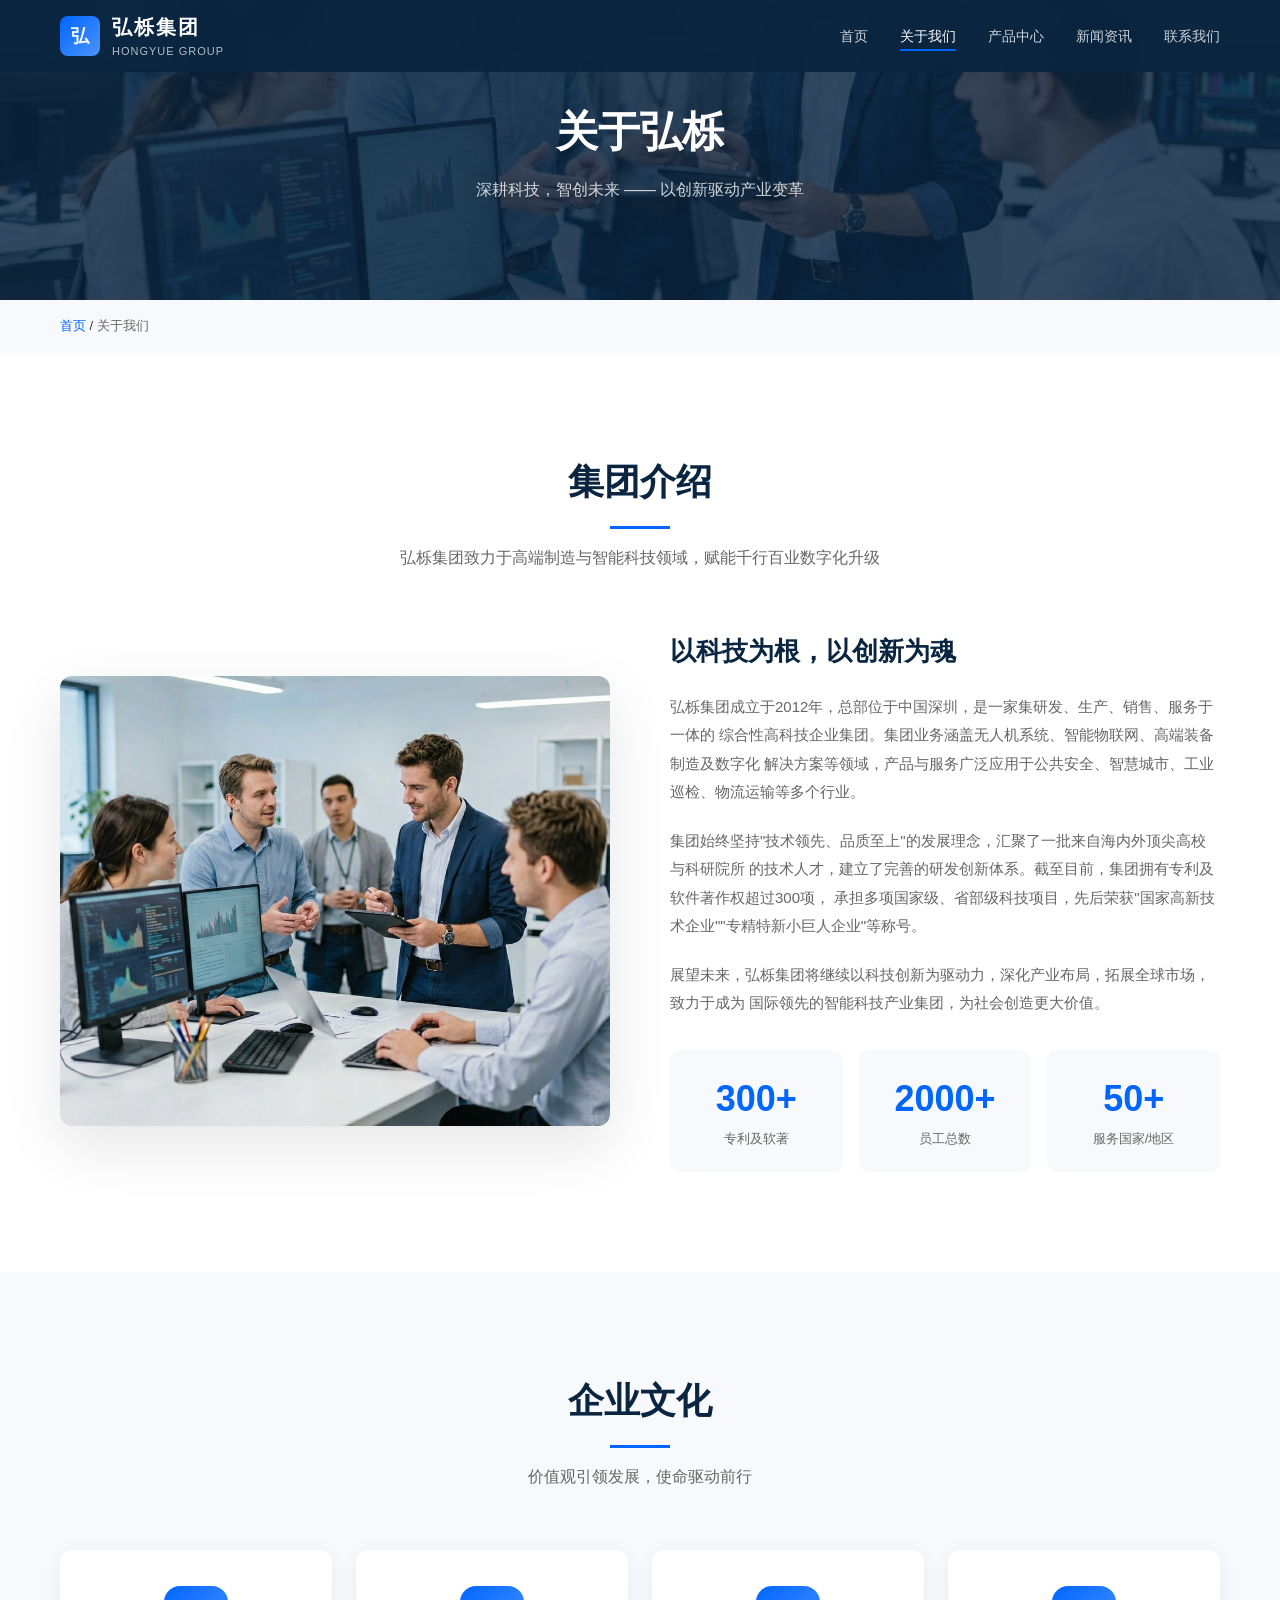
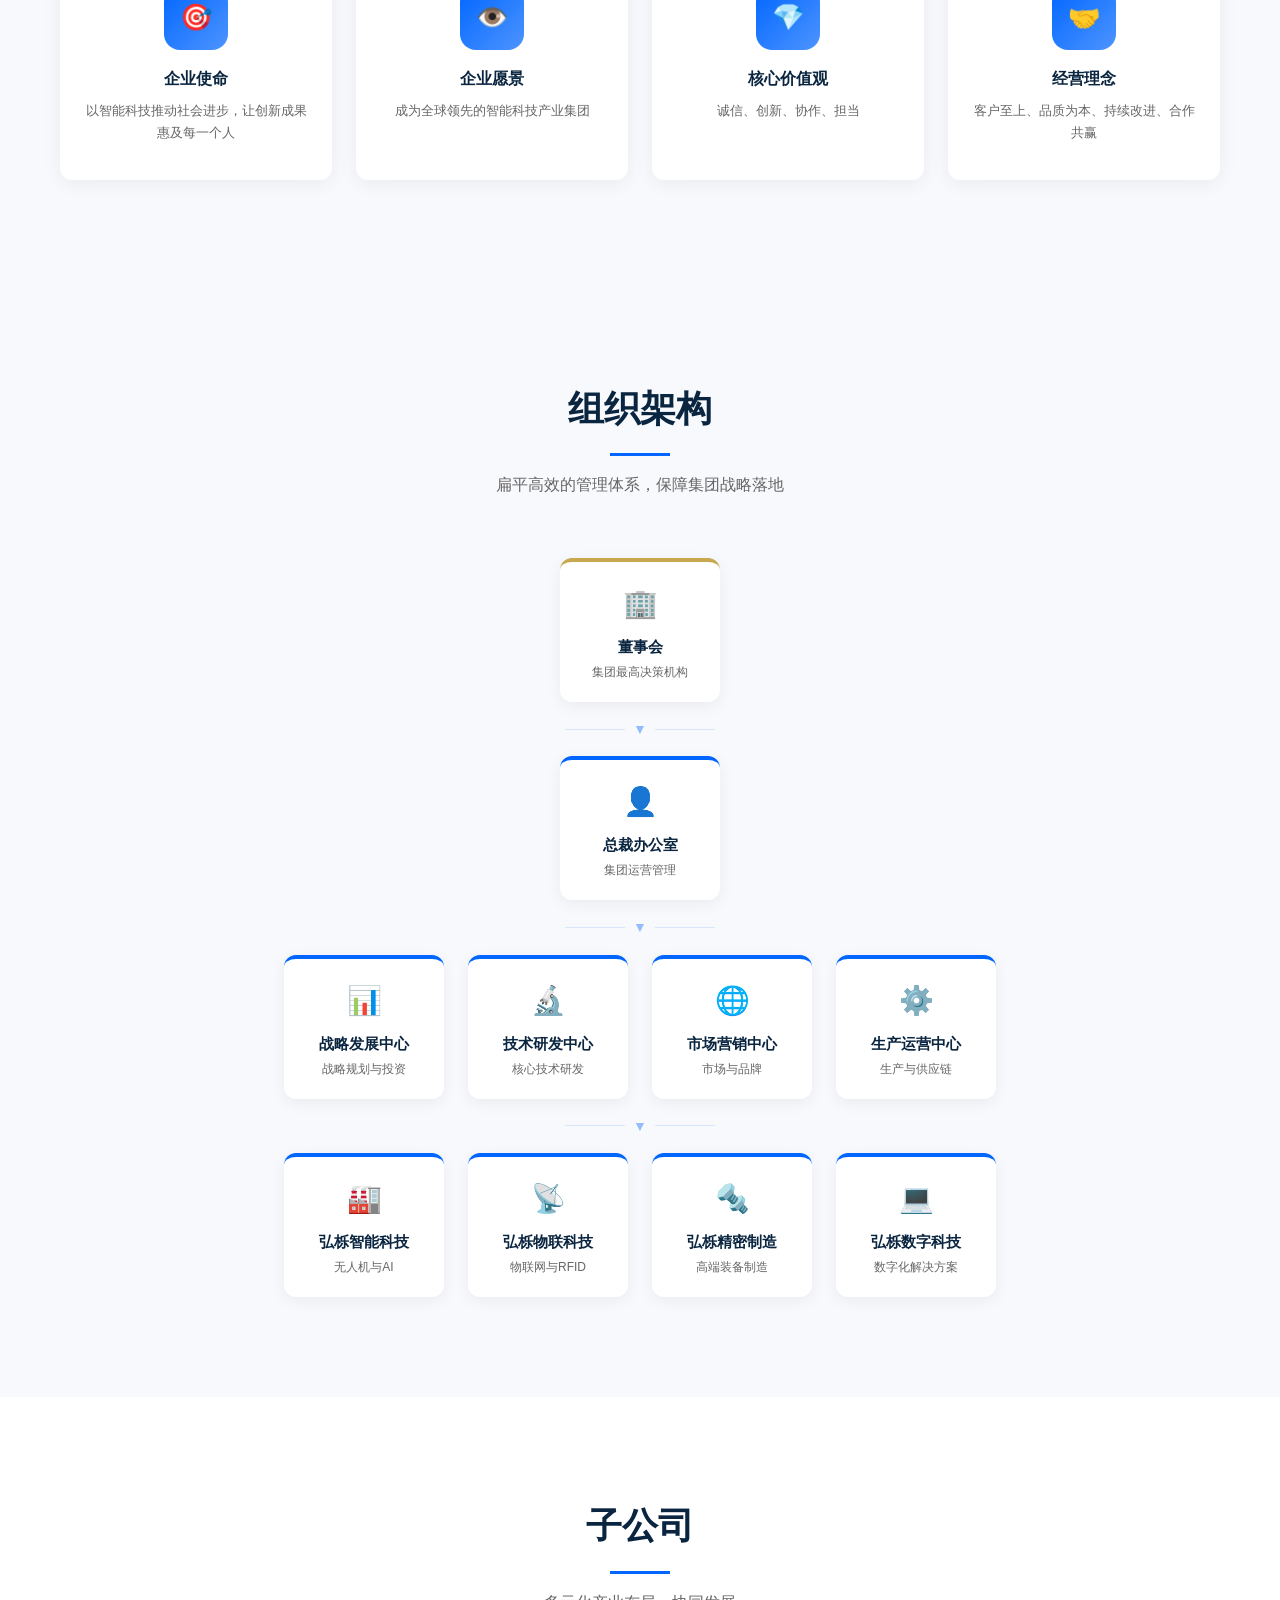
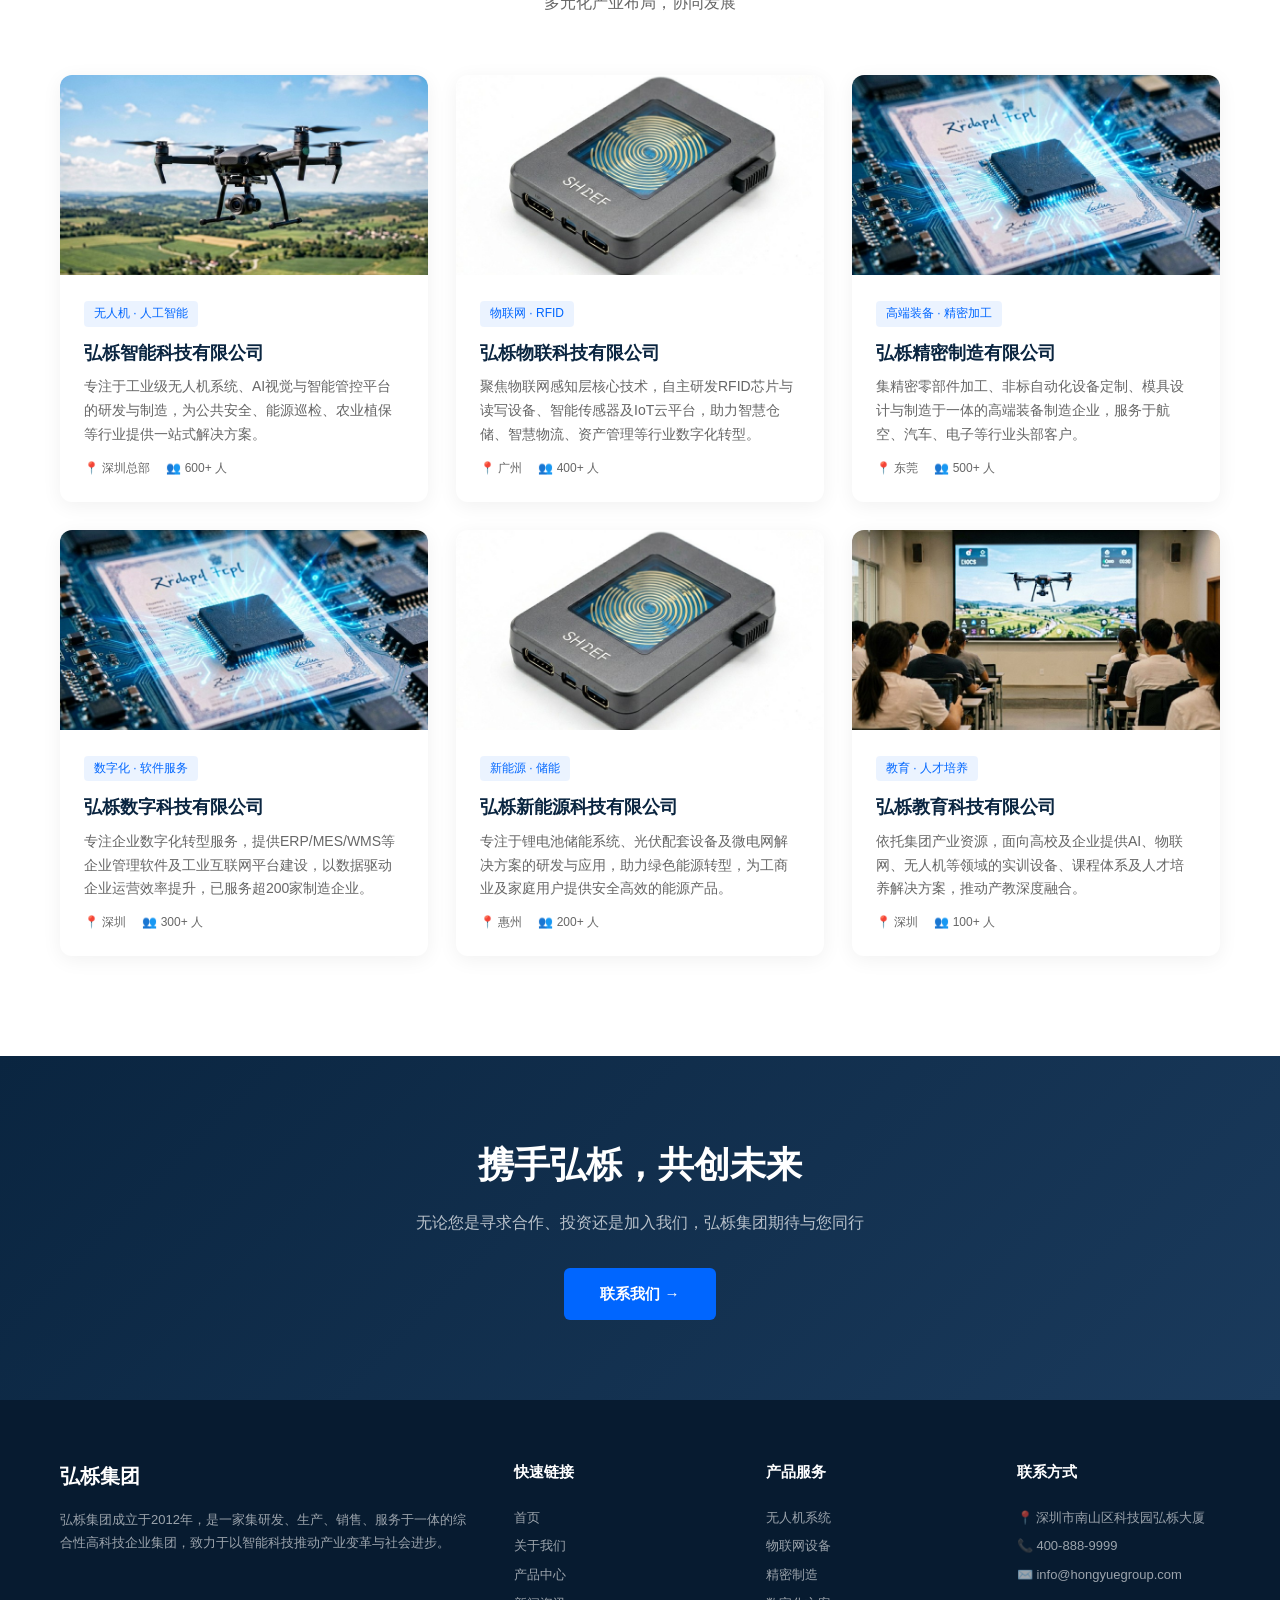
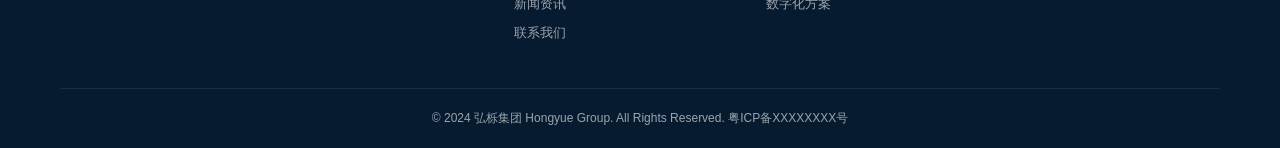
==== about.html @ 367195a1 "🎉 初始提交：弘栎集团官网" ====
<!DOCTYPE html>
<html lang="zh-CN">
<head>
  <meta charset="UTF-8">
  <meta name="viewport" content="width=device-width, initial-scale=1.0">
  <title>关于我们 - 弘栎集团</title>
  <meta name="description" content="弘栎集团——关于我们。了解集团介绍、组织架构与子公司信息。">
  <link rel="stylesheet" href="css/style.css">
</head>
<body>

<!-- ========== Header ========== -->
<header>
  <div class="header-inner">
    <a href="index.html" class="logo">
      <div class="logo-icon">弘</div>
      <div>
        <div class="logo-text">弘栎集团</div>
        <div class="logo-sub">HONGYUE GROUP</div>
      </div>
    </a>
    <button class="mobile-btn" aria-label="菜单">☰</button>
    <nav>
      <a href="index.html">首页</a>
      <a href="about.html" class="active">关于我们</a>
      <a href="products.html">产品中心</a>
      <a href="news.html">新闻资讯</a>
      <a href="contact.html">联系我们</a>
    </nav>
  </div>
</header>

<!-- ========== Page Hero ========== -->
<section class="page-hero">
  <div class="page-hero-bg">
    <img src="images/about-team.jpg" alt="关于弘栎集团" onerror="this.style.display='none'">
  </div>
  <div class="container">
    <h1>关于弘栎</h1>
    <p>深耕科技，智创未来 —— 以创新驱动产业变革</p>
  </div>
</section>

<!-- ========== Breadcrumb ========== -->
<div class="breadcrumb">
  <div class="container">
    <a href="index.html">首页</a> / <span>关于我们</span>
  </div>
</div>

<!-- ========== 集团介绍 ========== -->
<section class="section">
  <div class="container">
    <div class="section-title">
      <h2>集团介绍</h2>
      <div class="section-divider"></div>
      <p>弘栎集团致力于高端制造与智能科技领域，赋能千行百业数字化升级</p>
    </div>
    <div class="about-intro-grid">
      <div class="about-intro-img">
        <img src="images/about-team.jpg" alt="弘栎集团总部" onerror="this.style.display='none'">
      </div>
      <div class="about-intro-text">
        <h3>以科技为根，以创新为魂</h3>
        <p>
          弘栎集团成立于2012年，总部位于中国深圳，是一家集研发、生产、销售、服务于一体的
          综合性高科技企业集团。集团业务涵盖无人机系统、智能物联网、高端装备制造及数字化
          解决方案等领域，产品与服务广泛应用于公共安全、智慧城市、工业巡检、物流运输等多个行业。
        </p>
        <p>
          集团始终坚持"技术领先、品质至上"的发展理念，汇聚了一批来自海内外顶尖高校与科研院所
          的技术人才，建立了完善的研发创新体系。截至目前，集团拥有专利及软件著作权超过300项，
          承担多项国家级、省部级科技项目，先后荣获"国家高新技术企业""专精特新小巨人企业"等称号。
        </p>
        <p>
          展望未来，弘栎集团将继续以科技创新为驱动力，深化产业布局，拓展全球市场，致力于成为
          国际领先的智能科技产业集团，为社会创造更大价值。
        </p>
        <div class="about-milestones">
          <div class="about-milestone">
            <div class="num">300+</div>
            <p>专利及软著</p>
          </div>
          <div class="about-milestone">
            <div class="num">2000+</div>
            <p>员工总数</p>
          </div>
          <div class="about-milestone">
            <div class="num">50+</div>
            <p>服务国家/地区</p>
          </div>
        </div>
      </div>
    </div>
  </div>
</section>

<!-- ========== 企业文化 ========== -->
<section class="section" style="background:var(--bg-light);">
  <div class="container">
    <div class="section-title">
      <h2>企业文化</h2>
      <div class="section-divider"></div>
      <p>价值观引领发展，使命驱动前行</p>
    </div>
    <div class="culture-grid">
      <div class="culture-card">
        <div class="icon">🎯</div>
        <h4>企业使命</h4>
        <p>以智能科技推动社会进步，让创新成果惠及每一个人</p>
      </div>
      <div class="culture-card">
        <div class="icon">👁️</div>
        <h4>企业愿景</h4>
        <p>成为全球领先的智能科技产业集团</p>
      </div>
      <div class="culture-card">
        <div class="icon">💎</div>
        <h4>核心价值观</h4>
        <p>诚信、创新、协作、担当</p>
      </div>
      <div class="culture-card">
        <div class="icon">🤝</div>
        <h4>经营理念</h4>
        <p>客户至上、品质为本、持续改进、合作共赢</p>
      </div>
    </div>
  </div>
</section>

<!-- ========== 组织架构 ========== -->
<section class="section org-section">
  <div class="container">
    <div class="section-title">
      <h2>组织架构</h2>
      <div class="section-divider"></div>
      <p>扁平高效的管理体系，保障集团战略落地</p>
    </div>
    <div class="org-chart">
      <!-- Level 1: 董事会 -->
      <div class="org-level">
        <div class="org-node gold">
          <div class="icon">🏢</div>
          <h4>董事会</h4>
          <p>集团最高决策机构</p>
        </div>
      </div>
      <div class="org-connector">▼</div>
      <!-- Level 2: 总裁 -->
      <div class="org-level">
        <div class="org-node">
          <div class="icon">👤</div>
          <h4>总裁办公室</h4>
          <p>集团运营管理</p>
        </div>
      </div>
      <div class="org-connector">▼</div>
      <!-- Level 3: 职能中心 -->
      <div class="org-level">
        <div class="org-node">
          <div class="icon">📊</div>
          <h4>战略发展中心</h4>
          <p>战略规划与投资</p>
        </div>
        <div class="org-node">
          <div class="icon">🔬</div>
          <h4>技术研发中心</h4>
          <p>核心技术研发</p>
        </div>
        <div class="org-node">
          <div class="icon">🌐</div>
          <h4>市场营销中心</h4>
          <p>市场与品牌</p>
        </div>
        <div class="org-node">
          <div class="icon">⚙️</div>
          <h4>生产运营中心</h4>
          <p>生产与供应链</p>
        </div>
      </div>
      <div class="org-connector">▼</div>
      <!-- Level 4: 子公司 -->
      <div class="org-level">
        <div class="org-node">
          <div class="icon">🏭</div>
          <h4>弘栎智能科技</h4>
          <p>无人机与AI</p>
        </div>
        <div class="org-node">
          <div class="icon">📡</div>
          <h4>弘栎物联科技</h4>
          <p>物联网与RFID</p>
        </div>
        <div class="org-node">
          <div class="icon">🔩</div>
          <h4>弘栎精密制造</h4>
          <p>高端装备制造</p>
        </div>
        <div class="org-node">
          <div class="icon">💻</div>
          <h4>弘栎数字科技</h4>
          <p>数字化解决方案</p>
        </div>
      </div>
    </div>
  </div>
</section>

<!-- ========== 子公司 ========== -->
<section class="section">
  <div class="container">
    <div class="section-title">
      <h2>子公司</h2>
      <div class="section-divider"></div>
      <p>多元化产业布局，协同发展</p>
    </div>
    <div class="subsidiary-grid">
      <!-- 子公司1 -->
      <div class="subsidiary-card">
        <div class="card-img">
          <img src="images/product-uav.jpg" alt="弘栎智能科技" onerror="this.style.display='none'">
        </div>
        <div class="card-body">
          <span class="tag">无人机 · 人工智能</span>
          <h3>弘栎智能科技有限公司</h3>
          <p>专注于工业级无人机系统、AI视觉与智能管控平台的研发与制造，为公共安全、能源巡检、农业植保等行业提供一站式解决方案。</p>
          <div class="meta">
            <span>📍 深圳总部</span>
            <span>👥 600+ 人</span>
          </div>
        </div>
      </div>
      <!-- 子公司2 -->
      <div class="subsidiary-card">
        <div class="card-img">
          <img src="images/product-rfid.jpg" alt="弘栎物联科技" onerror="this.style.display='none'">
        </div>
        <div class="card-body">
          <span class="tag">物联网 · RFID</span>
          <h3>弘栎物联科技有限公司</h3>
          <p>聚焦物联网感知层核心技术，自主研发RFID芯片与读写设备、智能传感器及IoT云平台，助力智慧仓储、智慧物流、资产管理等行业数字化转型。</p>
          <div class="meta">
            <span>📍 广州</span>
            <span>👥 400+ 人</span>
          </div>
        </div>
      </div>
      <!-- 子公司3 -->
      <div class="subsidiary-card">
        <div class="card-img">
          <img src="images/technology.jpg" alt="弘栎精密制造" onerror="this.style.display='none'">
        </div>
        <div class="card-body">
          <span class="tag">高端装备 · 精密加工</span>
          <h3>弘栎精密制造有限公司</h3>
          <p>集精密零部件加工、非标自动化设备定制、模具设计与制造于一体的高端装备制造企业，服务于航空、汽车、电子等行业头部客户。</p>
          <div class="meta">
            <span>📍 东莞</span>
            <span>👥 500+ 人</span>
          </div>
        </div>
      </div>
      <!-- 子公司4 -->
      <div class="subsidiary-card">
        <div class="card-img">
          <img src="images/technology.jpg" alt="弘栎数字科技" onerror="this.style.display='none'">
        </div>
        <div class="card-body">
          <span class="tag">数字化 · 软件服务</span>
          <h3>弘栎数字科技有限公司</h3>
          <p>专注企业数字化转型服务，提供ERP/MES/WMS等企业管理软件及工业互联网平台建设，以数据驱动企业运营效率提升，已服务超200家制造企业。</p>
          <div class="meta">
            <span>📍 深圳</span>
            <span>👥 300+ 人</span>
          </div>
        </div>
      </div>
      <!-- 子公司5 -->
      <div class="subsidiary-card">
        <div class="card-img">
          <img src="images/product-rfid.jpg" alt="弘栎新能源" onerror="this.style.display='none'">
        </div>
        <div class="card-body">
          <span class="tag">新能源 · 储能</span>
          <h3>弘栎新能源科技有限公司</h3>
          <p>专注于锂电池储能系统、光伏配套设备及微电网解决方案的研发与应用，助力绿色能源转型，为工商业及家庭用户提供安全高效的能源产品。</p>
          <div class="meta">
            <span>📍 惠州</span>
            <span>👥 200+ 人</span>
          </div>
        </div>
      </div>
      <!-- 子公司6 -->
      <div class="subsidiary-card">
        <div class="card-img">
          <img src="images/training.jpg" alt="弘栎教育科技" onerror="this.style.display='none'">
        </div>
        <div class="card-body">
          <span class="tag">教育 · 人才培养</span>
          <h3>弘栎教育科技有限公司</h3>
          <p>依托集团产业资源，面向高校及企业提供AI、物联网、无人机等领域的实训设备、课程体系及人才培养解决方案，推动产教深度融合。</p>
          <div class="meta">
            <span>📍 深圳</span>
            <span>👥 100+ 人</span>
          </div>
        </div>
      </div>
    </div>
  </div>
</section>

<!-- ========== CTA ========== -->
<section class="cta">
  <div class="container">
    <h2>携手弘栎，共创未来</h2>
    <p>无论您是寻求合作、投资还是加入我们，弘栎集团期待与您同行</p>
    <a href="contact.html" class="btn btn-primary">联系我们 →</a>
  </div>
</section>

<!-- ========== Footer ========== -->
<footer>
  <div class="container">
    <div class="footer-grid">
      <div class="footer-brand">
        <h3>弘栎集团</h3>
        <p>弘栎集团成立于2012年，是一家集研发、生产、销售、服务于一体的综合性高科技企业集团，致力于以智能科技推动产业变革与社会进步。</p>
      </div>
      <div class="footer-col">
        <h4>快速链接</h4>
        <a href="index.html">首页</a>
        <a href="about.html">关于我们</a>
        <a href="products.html">产品中心</a>
        <a href="news.html">新闻资讯</a>
        <a href="contact.html">联系我们</a>
      </div>
      <div class="footer-col">
        <h4>产品服务</h4>
        <a href="products.html">无人机系统</a>
        <a href="products.html">物联网设备</a>
        <a href="products.html">精密制造</a>
        <a href="products.html">数字化方案</a>
      </div>
      <div class="footer-col">
        <h4>联系方式</h4>
        <div class="footer-contact">
          <p>📍 深圳市南山区科技园弘栎大厦</p>
          <p>📞 400-888-9999</p>
          <p>✉️ info@hongyuegroup.com</p>
        </div>
      </div>
    </div>
    <div class="footer-bottom">
      <p>&copy; 2024 弘栎集团 Hongyue Group. All Rights Reserved. 粤ICP备XXXXXXXX号</p>
    </div>
  </div>
</footer>

<script src="js/main.js"></script>
</body>
</html>
---- css/style.css ----
/* 弘栎集团官网 - 主样式表 */
:root {
  --primary: #0a2540;
  --primary-light: #1a3a5c;
  --accent: #0066ff;
  --accent-light: #4d94ff;
  --gold: #c8a84e;
  --text: #333;
  --text-light: #666;
  --bg-light: #f8f9fc;
  --white: #fff;
  --font: 'PingFang SC', 'Microsoft YaHei', 'Helvetica Neue', Arial, sans-serif;
}

* { margin: 0; padding: 0; box-sizing: border-box; }
html { scroll-behavior: smooth; }
body { font-family: var(--font); color: var(--text); line-height: 1.6; overflow-x: hidden; }

a { text-decoration: none; color: inherit; }
ul { list-style: none; }
img { max-width: 100%; height: auto; display: block; }
.container { max-width: 1200px; margin: 0 auto; padding: 0 20px; }

/* Header */
header {
  position: fixed; top: 0; left: 0; right: 0;
  background: rgba(10,37,64,0.95); backdrop-filter: blur(10px);
  z-index: 1000; transition: all 0.3s;
}
header.scrolled { background: rgba(10,37,64,0.98); box-shadow: 0 2px 20px rgba(0,0,0,0.3); }
.header-inner {
  display: flex; justify-content: space-between; align-items: center;
  height: 72px; max-width: 1200px; margin: 0 auto; padding: 0 20px;
}
.logo { display: flex; align-items: center; gap: 12px; color: var(--white); }
.logo-icon {
  width: 40px; height: 40px;
  background: linear-gradient(135deg, var(--accent), var(--accent-light));
  border-radius: 8px; display: flex; align-items: center; justify-content: center;
  font-weight: 700; font-size: 18px; color: white;
}
.logo-text { font-size: 20px; font-weight: 700; letter-spacing: 2px; }
.logo-sub { font-size: 11px; opacity: 0.7; letter-spacing: 1px; }

nav { display: flex; gap: 32px; align-items: center; }
nav a {
  color: rgba(255,255,255,0.8); font-size: 14px; font-weight: 500;
  transition: color 0.3s; position: relative;
}
nav a:hover, nav a.active { color: var(--white); }
nav a::after {
  content: ''; position: absolute; bottom: -4px; left: 0;
  width: 0; height: 2px; background: var(--accent); transition: width 0.3s;
}
nav a:hover::after, nav a.active::after { width: 100%; }

.mobile-btn { display: none; background: none; border: none; color: white; font-size: 28px; cursor: pointer; }

/* Hero */
.hero {
  position: relative; height: 100vh; min-height: 600px;
  display: flex; align-items: center; overflow: hidden;
}
.hero-bg {
  position: absolute; inset: 0; z-index: 0;
  background: linear-gradient(135deg, #0a2540 0%, #1a3a5c 40%, #0f3460 100%);
}
.hero-bg img { width: 100%; height: 100%; object-fit: cover; opacity: 0.3; }
.hero-overlay {
  position: absolute; inset: 0;
  background: linear-gradient(135deg, rgba(10,37,64,0.85) 0%, rgba(15,52,96,0.7) 100%);
  z-index: 1;
}
.hero-content { position: relative; z-index: 2; color: var(--white); max-width: 720px; }
.hero-badge {
  display: inline-block; padding: 6px 16px; border: 1px solid var(--accent);
  border-radius: 20px; font-size: 12px; letter-spacing: 2px; margin-bottom: 24px;
  background: rgba(0,102,255,0.15);
}
.hero h1 { font-size: 52px; font-weight: 800; line-height: 1.2; margin-bottom: 20px; }
.hero h1 span { background: linear-gradient(135deg, var(--accent-light), var(--gold)); -webkit-background-clip: text; -webkit-text-fill-color: transparent; }
.hero p { font-size: 18px; line-height: 1.8; opacity: 0.85; margin-bottom: 36px; max-width: 600px; }
.hero-btns { display: flex; gap: 16px; flex-wrap: wrap; }
.btn {
  padding: 14px 36px; border-radius: 6px; font-size: 15px; font-weight: 600;
  cursor: pointer; transition: all 0.3s; border: none; display: inline-flex; align-items: center; gap: 8px;
}
.btn-primary { background: var(--accent); color: var(--white); }
.btn-primary:hover { background: var(--accent-light); transform: translateY(-2px); box-shadow: 0 6px 20px rgba(0,102,255,0.4); }
.btn-outline { background: transparent; color: var(--white); border: 2px solid rgba(255,255,255,0.3); }
.btn-outline:hover { border-color: var(--white); transform: translateY(-2px); }

.hero-stats {
  display: flex; gap: 48px; margin-top: 48px; padding-top: 36px;
  border-top: 1px solid rgba(255,255,255,0.15);
}
.hero-stat h3 { font-size: 32px; font-weight: 800; background: linear-gradient(135deg, var(--accent-light), var(--gold)); -webkit-background-clip: text; -webkit-text-fill-color: transparent; }
.hero-stat p { font-size: 13px; opacity: 0.6; margin-bottom: 0; }

/* Section common */
.section { padding: 100px 0; }
.section-title { text-align: center; margin-bottom: 60px; }
.section-title h2 { font-size: 36px; font-weight: 800; color: var(--primary); margin-bottom: 16px; }
.section-title p { color: var(--text-light); font-size: 16px; max-width: 600px; margin: 0 auto; }
.section-divider { width: 60px; height: 3px; background: var(--accent); margin: 16px auto; }

/* About section */
.about-grid { display: grid; grid-template-columns: 1fr 1fr; gap: 60px; align-items: center; }
.about-image { border-radius: 12px; overflow: hidden; box-shadow: 0 20px 60px rgba(0,0,0,0.1); }
.about-image img { width: 100%; height: 400px; object-fit: cover; }
.about-text h3 { font-size: 24px; color: var(--primary); margin-bottom: 20px; }
.about-text p { color: var(--text-light); line-height: 1.8; margin-bottom: 20px; }
.about-features { display: grid; grid-template-columns: 1fr 1fr; gap: 16px; margin-top: 24px; }
.about-feature { display: flex; align-items: center; gap: 12px; padding: 12px 16px; background: var(--bg-light); border-radius: 8px; }
.about-feature .icon { width: 40px; height: 40px; background: var(--accent); border-radius: 8px; display: flex; align-items: center; justify-content: center; color: white; font-size: 18px; flex-shrink: 0; }

/* Products section */
.products-grid { display: grid; grid-template-columns: repeat(3, 1fr); gap: 30px; }
.product-card {
  background: var(--white); border-radius: 12px; overflow: hidden;
  box-shadow: 0 4px 20px rgba(0,0,0,0.06); transition: all 0.3s;
}
.product-card:hover { transform: translateY(-6px); box-shadow: 0 12px 40px rgba(0,0,0,0.12); }
.product-img { height: 240px; overflow: hidden; }
.product-img img { width: 100%; height: 100%; object-fit: cover; transition: transform 0.5s; }
.product-card:hover .product-img img { transform: scale(1.08); }
.product-body { padding: 28px; }
.product-body h3 { font-size: 20px; color: var(--primary); margin-bottom: 12px; }
.product-body p { color: var(--text-light); font-size: 14px; line-height: 1.7; margin-bottom: 16px; }
.product-body .tag {
  display: inline-block; padding: 4px 12px; background: var(--bg-light);
  border-radius: 4px; font-size: 12px; color: var(--accent); font-weight: 500;
}
.product-link { color: var(--accent); font-weight: 600; font-size: 14px; }

/* Strength section */
.strength-grid { display: grid; grid-template-columns: repeat(3, 1fr); gap: 30px; }
.strength-card {
  text-align: center; padding: 40px 30px; border-radius: 12px;
  background: var(--white); box-shadow: 0 4px 20px rgba(0,0,0,0.06);
  transition: all 0.3s;
}
.strength-card:hover { transform: translateY(-4px); box-shadow: 0 8px 30px rgba(0,0,0,0.1); }
.strength-icon {
  width: 72px; height: 72px; margin: 0 auto 20px;
  background: linear-gradient(135deg, var(--accent), var(--accent-light));
  border-radius: 16px; display: flex; align-items: center; justify-content: center;
  color: white; font-size: 30px;
}
.strength-card h3 { font-size: 18px; color: var(--primary); margin-bottom: 12px; }
.strength-card p { color: var(--text-light); font-size: 14px; line-height: 1.7; }

/* Tech section */
.tech-grid { display: grid; grid-template-columns: repeat(2, 1fr); gap: 24px; }
.tech-card {
  padding: 32px; border-radius: 12px; background: var(--white);
  box-shadow: 0 4px 20px rgba(0,0,0,0.06); border-left: 4px solid var(--accent);
  transition: all 0.3s;
}
.tech-card:hover { box-shadow: 0 8px 30px rgba(0,0,0,0.1); }
.tech-card h4 { font-size: 16px; color: var(--primary); margin-bottom: 8px; }
.tech-card p { color: var(--text-light); font-size: 14px; }
.tech-card .num { font-size: 36px; font-weight: 800; color: var(--accent); opacity: 0.2; float: right; }

/* Training section */
.training-wrap { display: grid; grid-template-columns: 1fr 1fr; gap: 60px; align-items: center; }
.training-img { border-radius: 12px; overflow: hidden; box-shadow: 0 20px 60px rgba(0,0,0,0.1); }
.training-img img { width: 100%; height: 420px; object-fit: cover; }
.training-list { display: grid; gap: 16px; }
.training-item { display: flex; gap: 16px; padding: 20px; background: var(--bg-light); border-radius: 10px; transition: all 0.3s; }
.training-item:hover { background: var(--white); box-shadow: 0 4px 16px rgba(0,0,0,0.06); }
.training-item .num {
  width: 44px; height: 44px; background: var(--accent); border-radius: 10px;
  display: flex; align-items: center; justify-content: center;
  color: white; font-weight: 700; font-size: 18px; flex-shrink: 0;
}
.training-item h4 { font-size: 16px; color: var(--primary); margin-bottom: 4px; }
.training-item p { color: var(--text-light); font-size: 13px; }

/* CTA section */
.cta {
  background: linear-gradient(135deg, #0a2540, #1a3a5c);
  text-align: center; padding: 80px 0;
}
.cta h2 { color: var(--white); font-size: 36px; margin-bottom: 16px; }
.cta p { color: rgba(255,255,255,0.7); margin-bottom: 32px; max-width: 500px; margin-left: auto; margin-right: auto; }

/* Footer */
footer {
  background: #071b30; color: rgba(255,255,255,0.6); padding: 60px 0 0;
  font-size: 13px;
}
.footer-grid { display: grid; grid-template-columns: 2fr 1fr 1fr 1fr; gap: 48px; margin-bottom: 40px; }
.footer-brand h3 { color: var(--white); font-size: 20px; margin-bottom: 16px; }
.footer-brand p { line-height: 1.8; }
.footer-col h4 { color: var(--white); font-size: 15px; margin-bottom: 20px; }
.footer-col a { display: block; padding: 4px 0; transition: color 0.3s; }
.footer-col a:hover { color: var(--white); }
.footer-contact p { padding: 4px 0; display: flex; gap: 8px; align-items: center; }
.footer-bottom {
  border-top: 1px solid rgba(255,255,255,0.08);
  padding: 20px 0; text-align: center; font-size: 12px;
}

/* Responsive */
@media (max-width: 1024px) {
  .products-grid, .strength-grid { grid-template-columns: repeat(2, 1fr); }
  .about-grid, .training-wrap { grid-template-columns: 1fr; }
  .footer-grid { grid-template-columns: 1fr 1fr; }
  .hero h1 { font-size: 40px; }
}

@media (max-width: 768px) {
  .mobile-btn { display: block; }
  nav { display: none; position: fixed; top: 72px; left: 0; right: 0;
        background: var(--primary); flex-direction: column; padding: 20px; gap: 16px; }
  nav.open { display: flex; }
  .hero h1 { font-size: 32px; }
  .hero-stats { flex-wrap: wrap; gap: 24px; }
  .products-grid, .strength-grid, .tech-grid { grid-template-columns: 1fr; }
  .about-features { grid-template-columns: 1fr; }
  .footer-grid { grid-template-columns: 1fr; }
  .section { padding: 60px 0; }
  .section-title h2 { font-size: 28px; }
}

/* Page Hero (inner pages) */
.page-hero {
  height: 300px; display: flex; align-items: center; position: relative;
  background: var(--primary); overflow: hidden;
}
.page-hero-bg { position: absolute; inset: 0; }
.page-hero-bg img { width: 100%; height: 100%; object-fit: cover; opacity: 0.2; }
.page-hero .container { position: relative; z-index: 1; text-align: center; color: white; }
.page-hero h1 { font-size: 42px; font-weight: 800; margin-bottom: 12px; }
.page-hero p { opacity: 0.8; font-size: 16px; }

/* Breadcrumb */
.breadcrumb { padding: 16px 0; background: var(--bg-light); font-size: 13px; }
.breadcrumb a { color: var(--accent); }
.breadcrumb span { color: var(--text-light); }

/* About page - 集团介绍 */
.about-intro-grid { display: grid; grid-template-columns: 1fr 1fr; gap: 60px; align-items: center; }
.about-intro-img { border-radius: 12px; overflow: hidden; box-shadow: 0 20px 60px rgba(0,0,0,0.1); }
.about-intro-img img { width: 100%; height: 450px; object-fit: cover; }
.about-intro-text h3 { font-size: 26px; color: var(--primary); margin-bottom: 20px; }
.about-intro-text p { color: var(--text-light); line-height: 1.9; margin-bottom: 20px; font-size: 15px; }
.about-milestones { display: grid; grid-template-columns: repeat(3, 1fr); gap: 16px; margin-top: 32px; }
.about-milestone { text-align: center; padding: 20px 12px; background: var(--bg-light); border-radius: 10px; }
.about-milestone .num { font-size: 36px; font-weight: 800; color: var(--accent); }
.about-milestone p { font-size: 13px; color: var(--text-light); margin: 0; }

/* About page - 组织架构 */
.org-section { background: var(--bg-light); }
.org-chart { display: flex; flex-direction: column; align-items: center; gap: 0; }
.org-level { display: flex; justify-content: center; gap: 24px; flex-wrap: wrap; position: relative; }
.org-node { background: var(--white); border-radius: 12px; padding: 20px 32px; box-shadow: 0 4px 16px rgba(0,0,0,0.06); text-align: center; min-width: 160px; border-top: 4px solid var(--accent); transition: all 0.3s; }
.org-node:hover { transform: translateY(-3px); box-shadow: 0 8px 30px rgba(0,0,0,0.12); }
.org-node .icon { font-size: 28px; margin-bottom: 8px; }
.org-node h4 { font-size: 15px; color: var(--primary); margin-bottom: 4px; }
.org-node p { font-size: 12px; color: var(--text-light); margin: 0; }
.org-node.gold { border-top-color: var(--gold); }
.org-connector { padding: 16px 0; color: var(--accent); font-size: 14px; opacity: 0.4; display: flex; align-items: center; gap: 8px; }
.org-connector::before, .org-connector::after { content: ''; width: 60px; height: 1px; background: var(--accent); opacity: 0.3; }

/* About page - 子公司 */
.subsidiary-grid { display: grid; grid-template-columns: repeat(3, 1fr); gap: 28px; }
.subsidiary-card { background: var(--white); border-radius: 12px; overflow: hidden; box-shadow: 0 4px 20px rgba(0,0,0,0.06); transition: all 0.3s; }
.subsidiary-card:hover { transform: translateY(-6px); box-shadow: 0 12px 40px rgba(0,0,0,0.12); }
.subsidiary-card .card-img { height: 200px; overflow: hidden; }
.subsidiary-card .card-img img { width: 100%; height: 100%; object-fit: cover; transition: transform 0.5s; }
.subsidiary-card:hover .card-img img { transform: scale(1.08); }
.subsidiary-card .card-body { padding: 24px; }
.subsidiary-card .card-body h3 { font-size: 18px; color: var(--primary); margin-bottom: 8px; }
.subsidiary-card .card-body .tag { display: inline-block; padding: 3px 10px; background: rgba(0,102,255,0.08); border-radius: 4px; font-size: 12px; color: var(--accent); margin-bottom: 12px; }
.subsidiary-card .card-body p { color: var(--text-light); font-size: 14px; line-height: 1.7; margin-bottom: 12px; }
.subsidiary-card .card-body .meta { display: flex; gap: 16px; font-size: 12px; color: var(--text-light); }
.subsidiary-card .card-body .meta span { display: flex; align-items: center; gap: 4px; }

/* About page - 企业文化 */
.culture-grid { display: grid; grid-template-columns: repeat(4, 1fr); gap: 24px; }
.culture-card { text-align: center; padding: 36px 20px; background: var(--white); border-radius: 12px; box-shadow: 0 4px 20px rgba(0,0,0,0.06); transition: all 0.3s; }
.culture-card:hover { transform: translateY(-4px); box-shadow: 0 8px 30px rgba(0,0,0,0.1); }
.culture-card .icon { width: 64px; height: 64px; margin: 0 auto 16px; background: linear-gradient(135deg, var(--accent), var(--accent-light)); border-radius: 16px; display: flex; align-items: center; justify-content: center; color: white; font-size: 26px; }
.culture-card h4 { font-size: 16px; color: var(--primary); margin-bottom: 8px; }
.culture-card p { font-size: 13px; color: var(--text-light); line-height: 1.7; margin: 0; }

@media (max-width: 1024px) {
  .about-intro-grid { grid-template-columns: 1fr; }
  .subsidiary-grid { grid-template-columns: repeat(2, 1fr); }
  .culture-grid { grid-template-columns: repeat(2, 1fr); }
  .about-milestones { grid-template-columns: repeat(3, 1fr); }
}

@media (max-width: 768px) {
  .subsidiary-grid, .culture-grid { grid-template-columns: 1fr; }
  .about-milestones { grid-template-columns: 1fr; }
  .org-node { min-width: 120px; padding: 16px 20px; }
}

/* Contact page */
.contact-grid { display: grid; grid-template-columns: 1fr 1fr; gap: 48px; }
.contact-info-card { padding: 36px; background: var(--white); border-radius: 12px; box-shadow: 0 4px 20px rgba(0,0,0,0.06); }
.contact-info-card h3 { font-size: 20px; color: var(--primary); margin-bottom: 24px; }
.contact-item { display: flex; gap: 16px; align-items: flex-start; padding: 16px 0; border-bottom: 1px solid #eee; }
.contact-item:last-child { border-bottom: none; }
.contact-item .icon { width: 44px; height: 44px; background: var(--bg-light); border-radius: 10px; display: flex; align-items: center; justify-content: center; color: var(--accent); font-size: 18px; flex-shrink: 0; }
.contact-item h4 { font-size: 14px; color: var(--primary); margin-bottom: 4px; }
.contact-item p { color: var(--text-light); font-size: 14px; }

/* News page */
.news-list { display: grid; gap: 24px; }
.news-item { display: flex; gap: 24px; padding: 24px; background: var(--white); border-radius: 12px; box-shadow: 0 4px 20px rgba(0,0,0,0.06); transition: all 0.3s; }
.news-item:hover { box-shadow: 0 8px 30px rgba(0,0,0,0.1); }
.news-date { flex-shrink: 0; width: 80px; text-align: center; }
.news-date .day { font-size: 32px; font-weight: 800; color: var(--accent); }
.news-date .mon { font-size: 13px; color: var(--text-light); }
.news-body h3 { font-size: 18px; color: var(--primary); margin-bottom: 8px; }
.news-body p { color: var(--text-light); font-size: 14px; line-height: 1.6; }
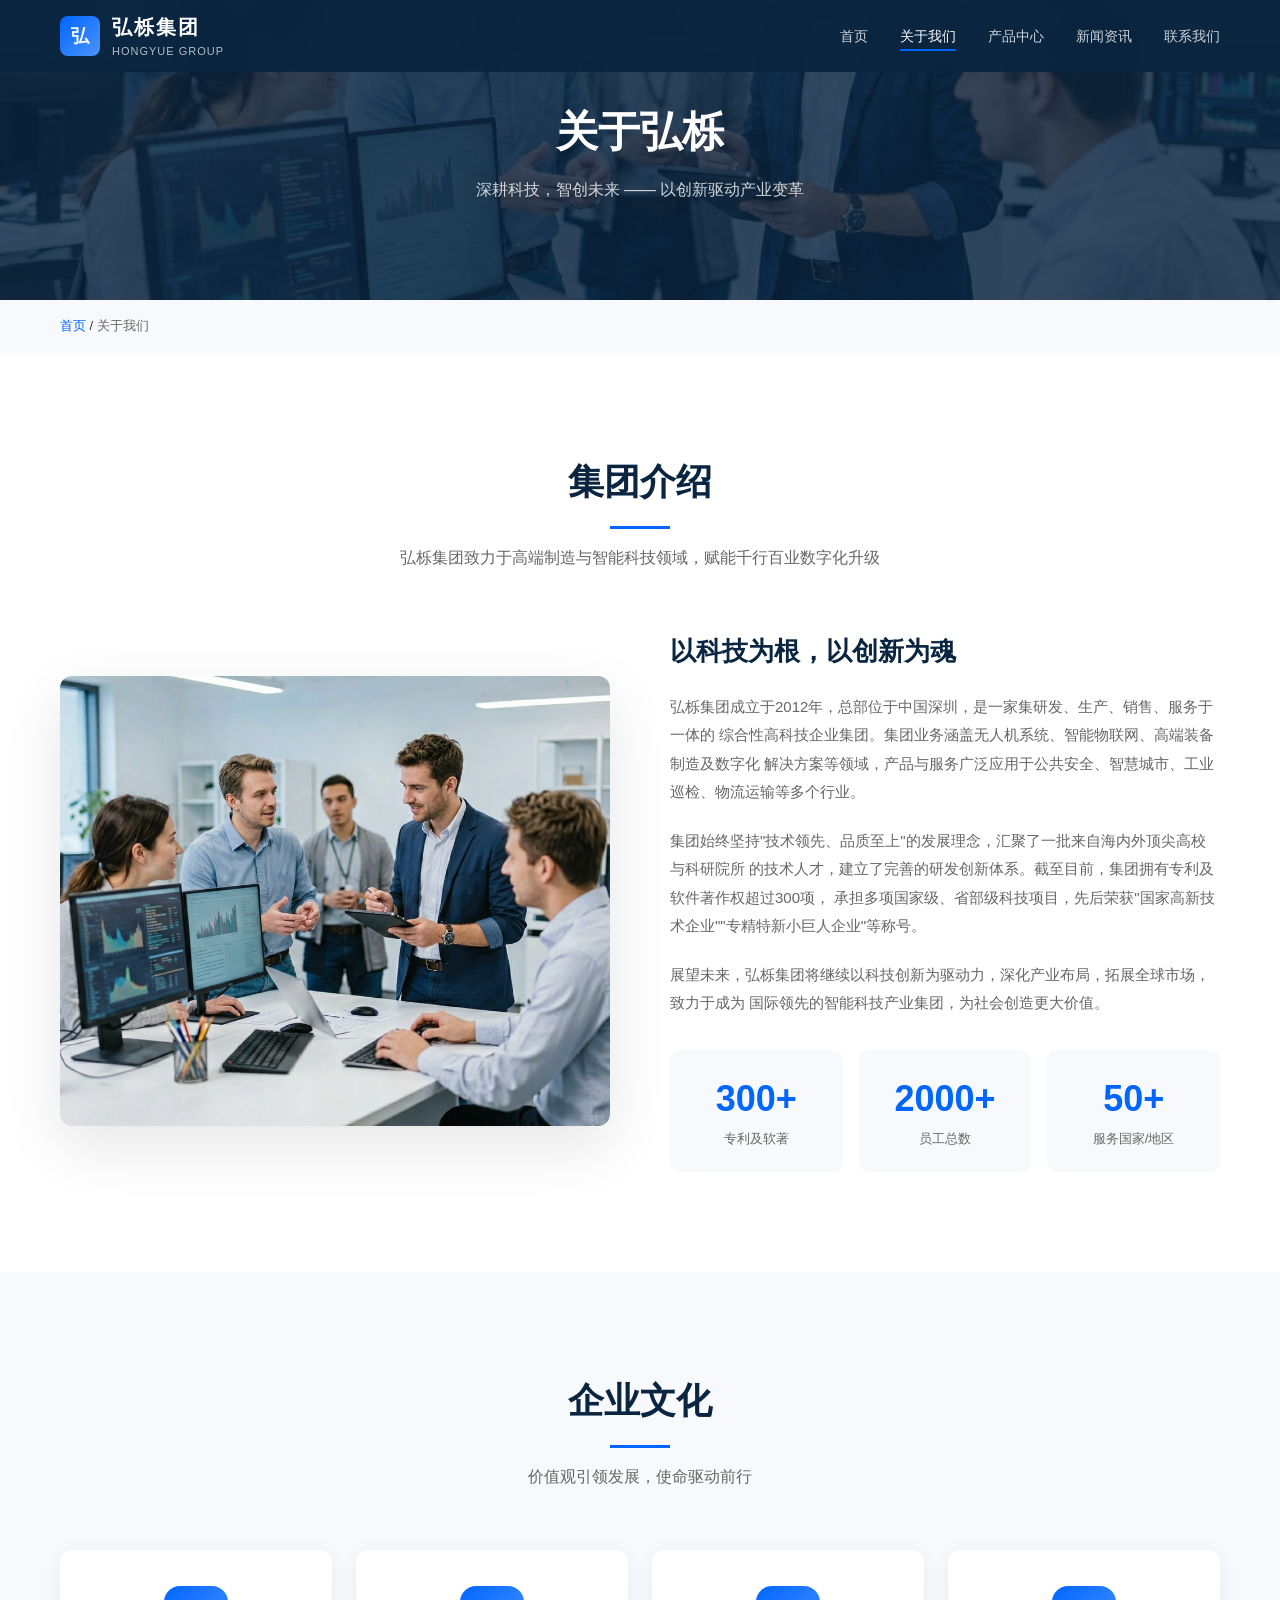
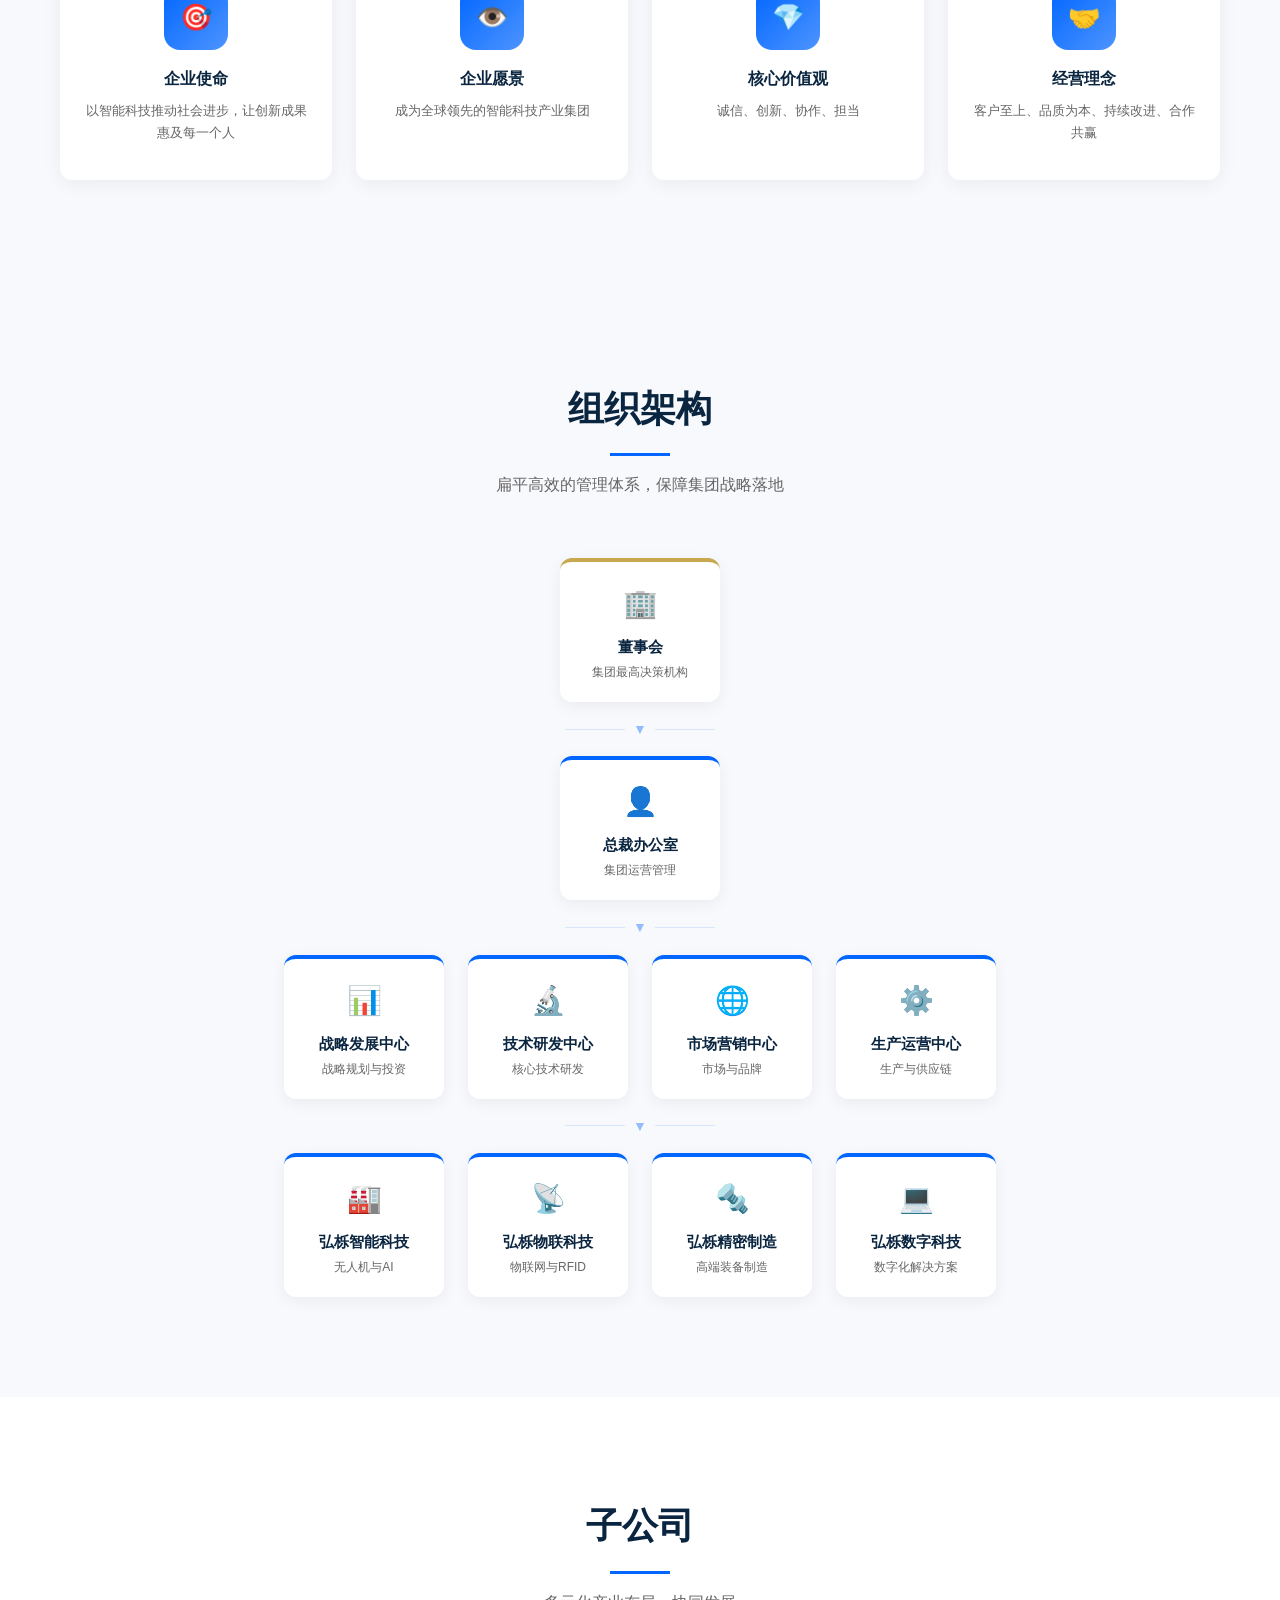
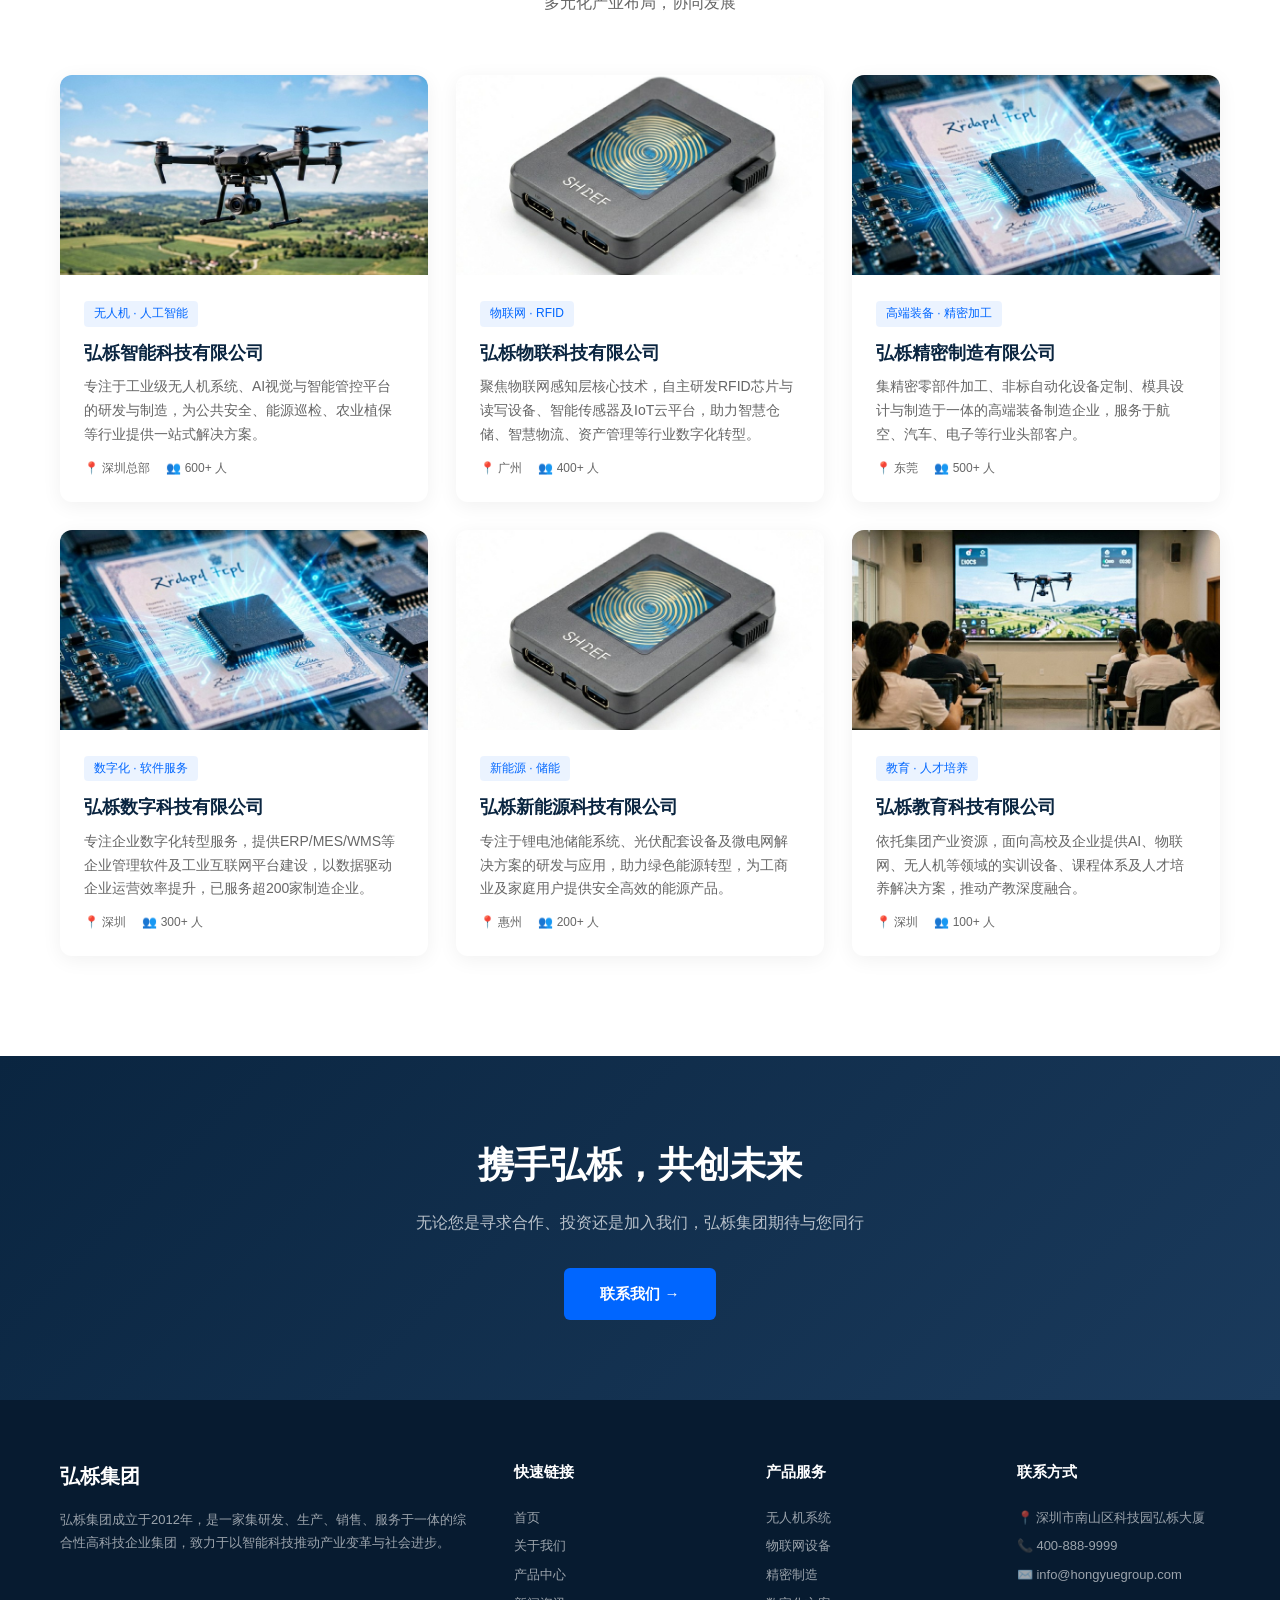
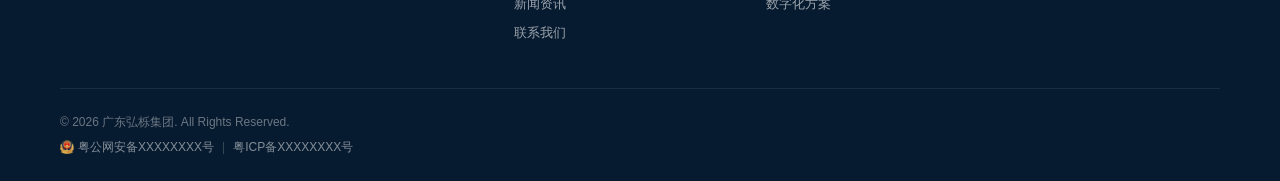
==== commit 5f3f7805: "footer: 添加ICP备案和公安备案占位" ====
--- a/about.html
+++ b/about.html
@@ -351,7 +351,12 @@
       </div>
     </div>
     <div class="footer-bottom">
-      <p>&copy; 2024 弘栎集团 Hongyue Group. All Rights Reserved. 粤ICP备XXXXXXXX号</p>
+      <p class="copyright">© 2026 广东弘栎集团. All Rights Reserved.</p>
+      <div class="beian-row">
+        <a href="https://beian.mps.gov.cn/#/query/webSearch?code=XXXXXXXX" rel="noreferrer" target="_blank" class="beian-link gongan-link"><img src="images/gongan-beian.png" alt="公安备案" class="gongan-icon">粤公网安备XXXXXXXX号</a>
+        <span class="beian-sep">|</span>
+        <a href="https://beian.miit.gov.cn" target="_blank" rel="noopener noreferrer" class="beian-link">粤ICP备XXXXXXXX号</a>
+      </div>
     </div>
   </div>
 </footer>
--- a/css/style.css
+++ b/css/style.css
@@ -199,7 +199,32 @@
 .footer-contact p { padding: 4px 0; display: flex; gap: 8px; align-items: center; }
 .footer-bottom {
   border-top: 1px solid rgba(255,255,255,0.08);
-  padding: 20px 0; text-align: center; font-size: 12px;
+  padding: 24px 0; font-size: 12px;
+  display: flex; flex-direction: column;
+  align-items: flex-start; gap: 6px;
+}
+.footer-bottom .copyright {
+  color: rgba(255,255,255,0.4);
+}
+.beian-row {
+  display: flex; align-items: center; flex-wrap: wrap; gap: 0 8px;
+}
+.beian-link {
+  color: rgba(255,255,255,0.5);
+  text-decoration: none; font-size: 12px;
+  transition: color 0.2s;
+}
+.beian-link:hover {
+  color: var(--white); text-decoration: underline;
+}
+.gongan-link {
+  display: inline-flex; align-items: center; gap: 4px;
+}
+.gongan-icon {
+  width: 14px; height: 14px; vertical-align: middle;
+}
+.beian-sep {
+  color: rgba(255,255,255,0.2);
 }
 
 /* Responsive */
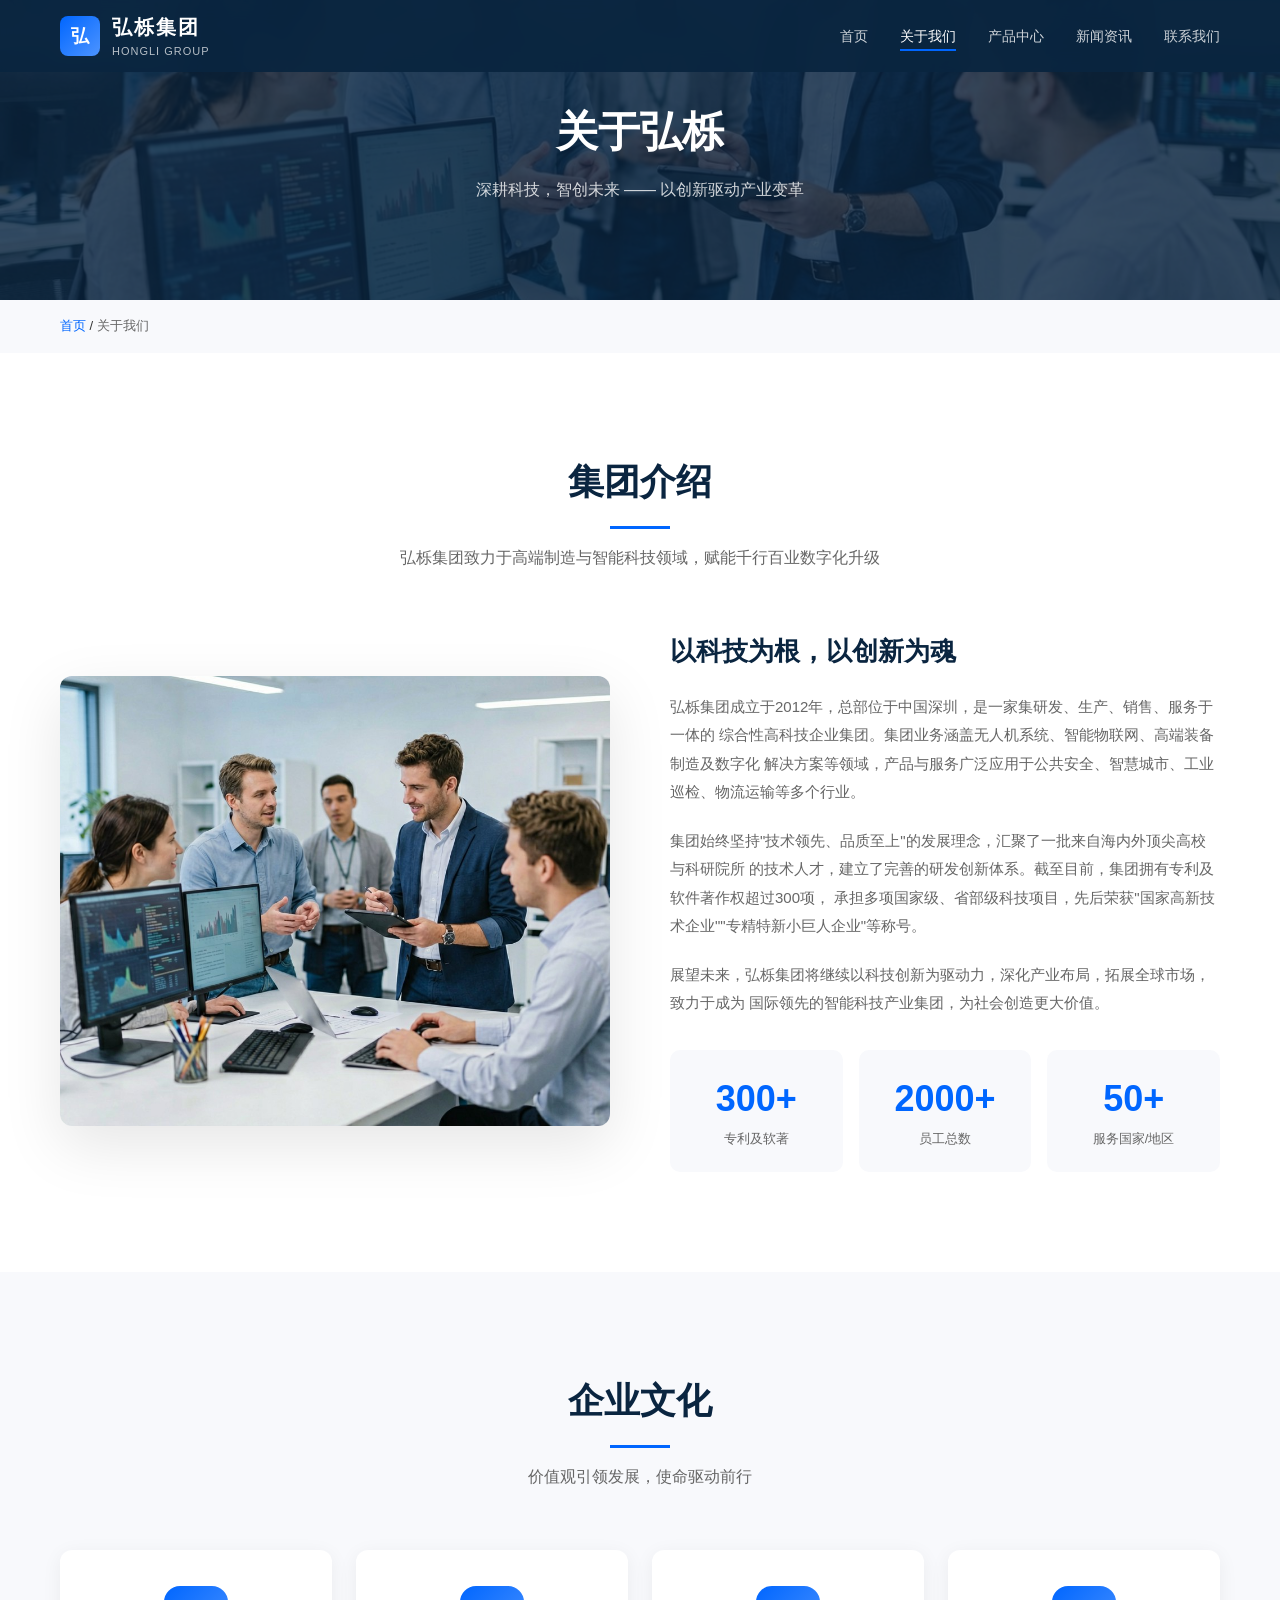
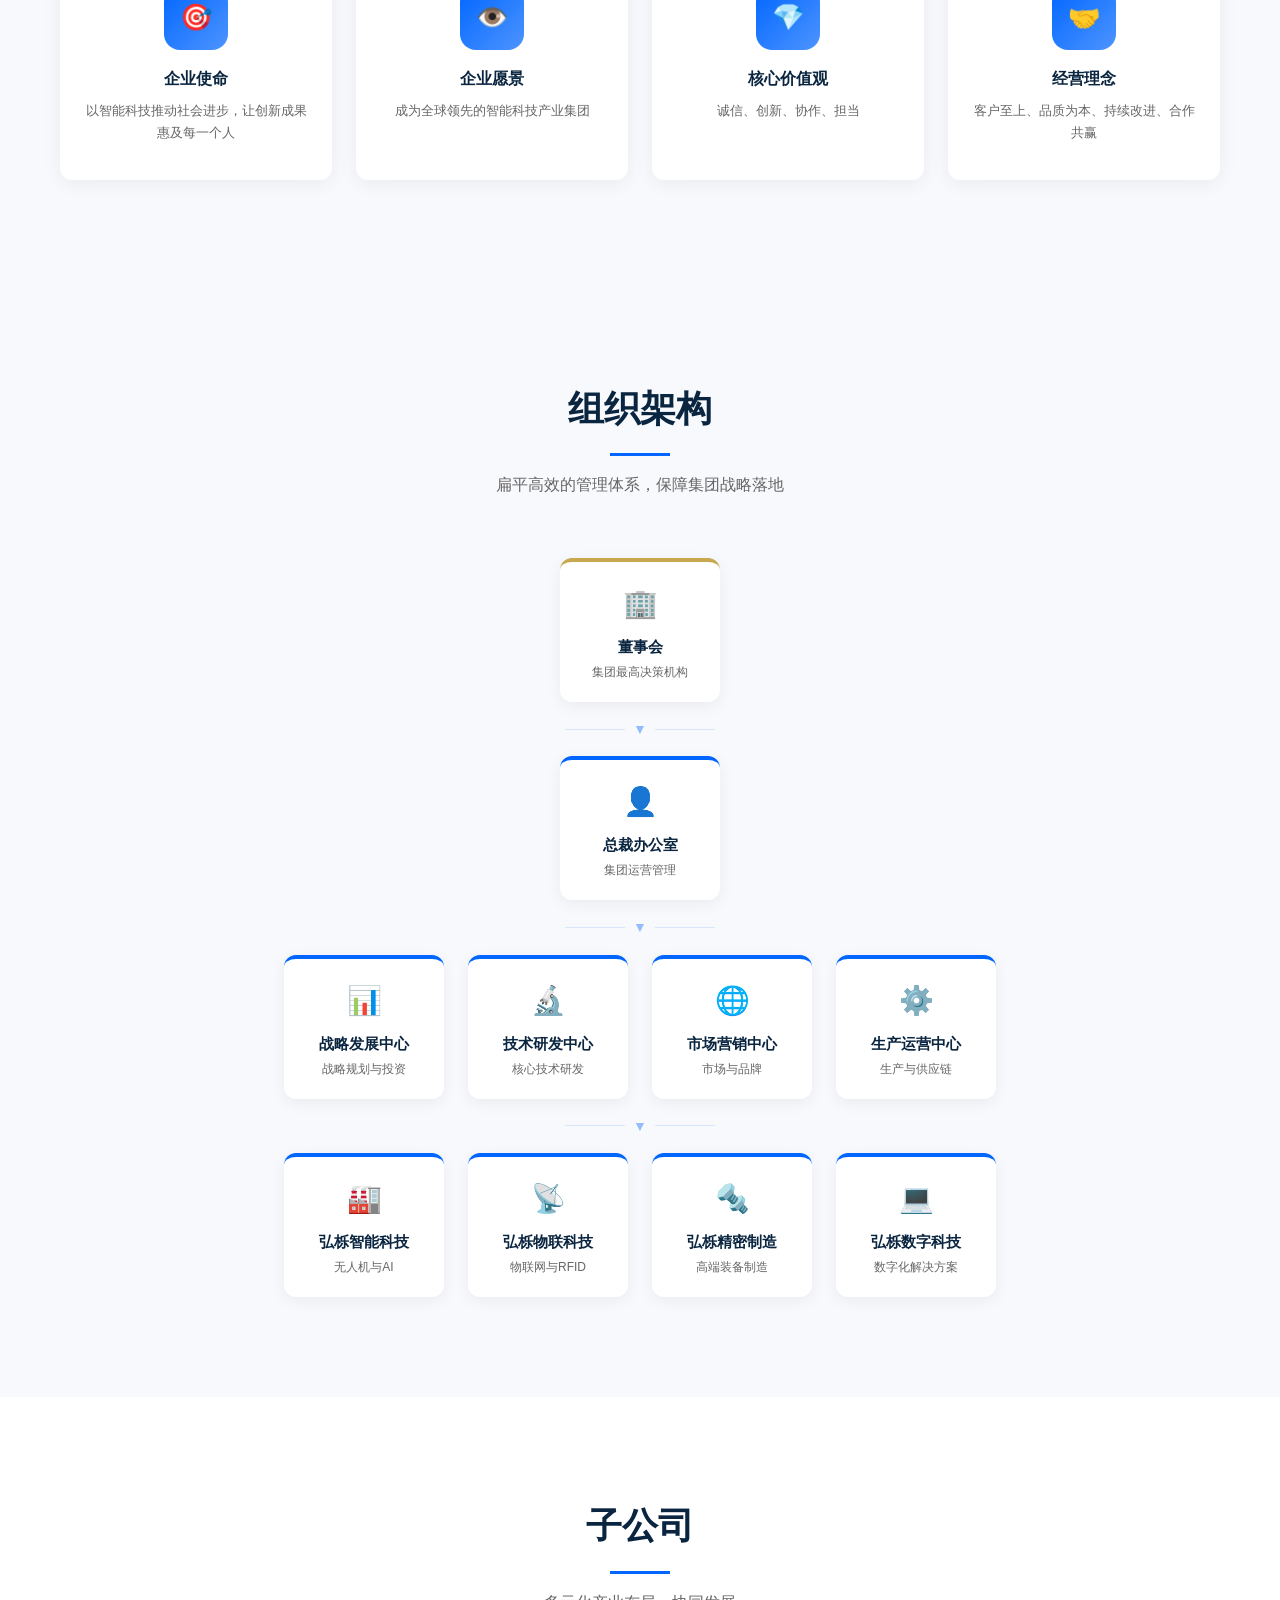
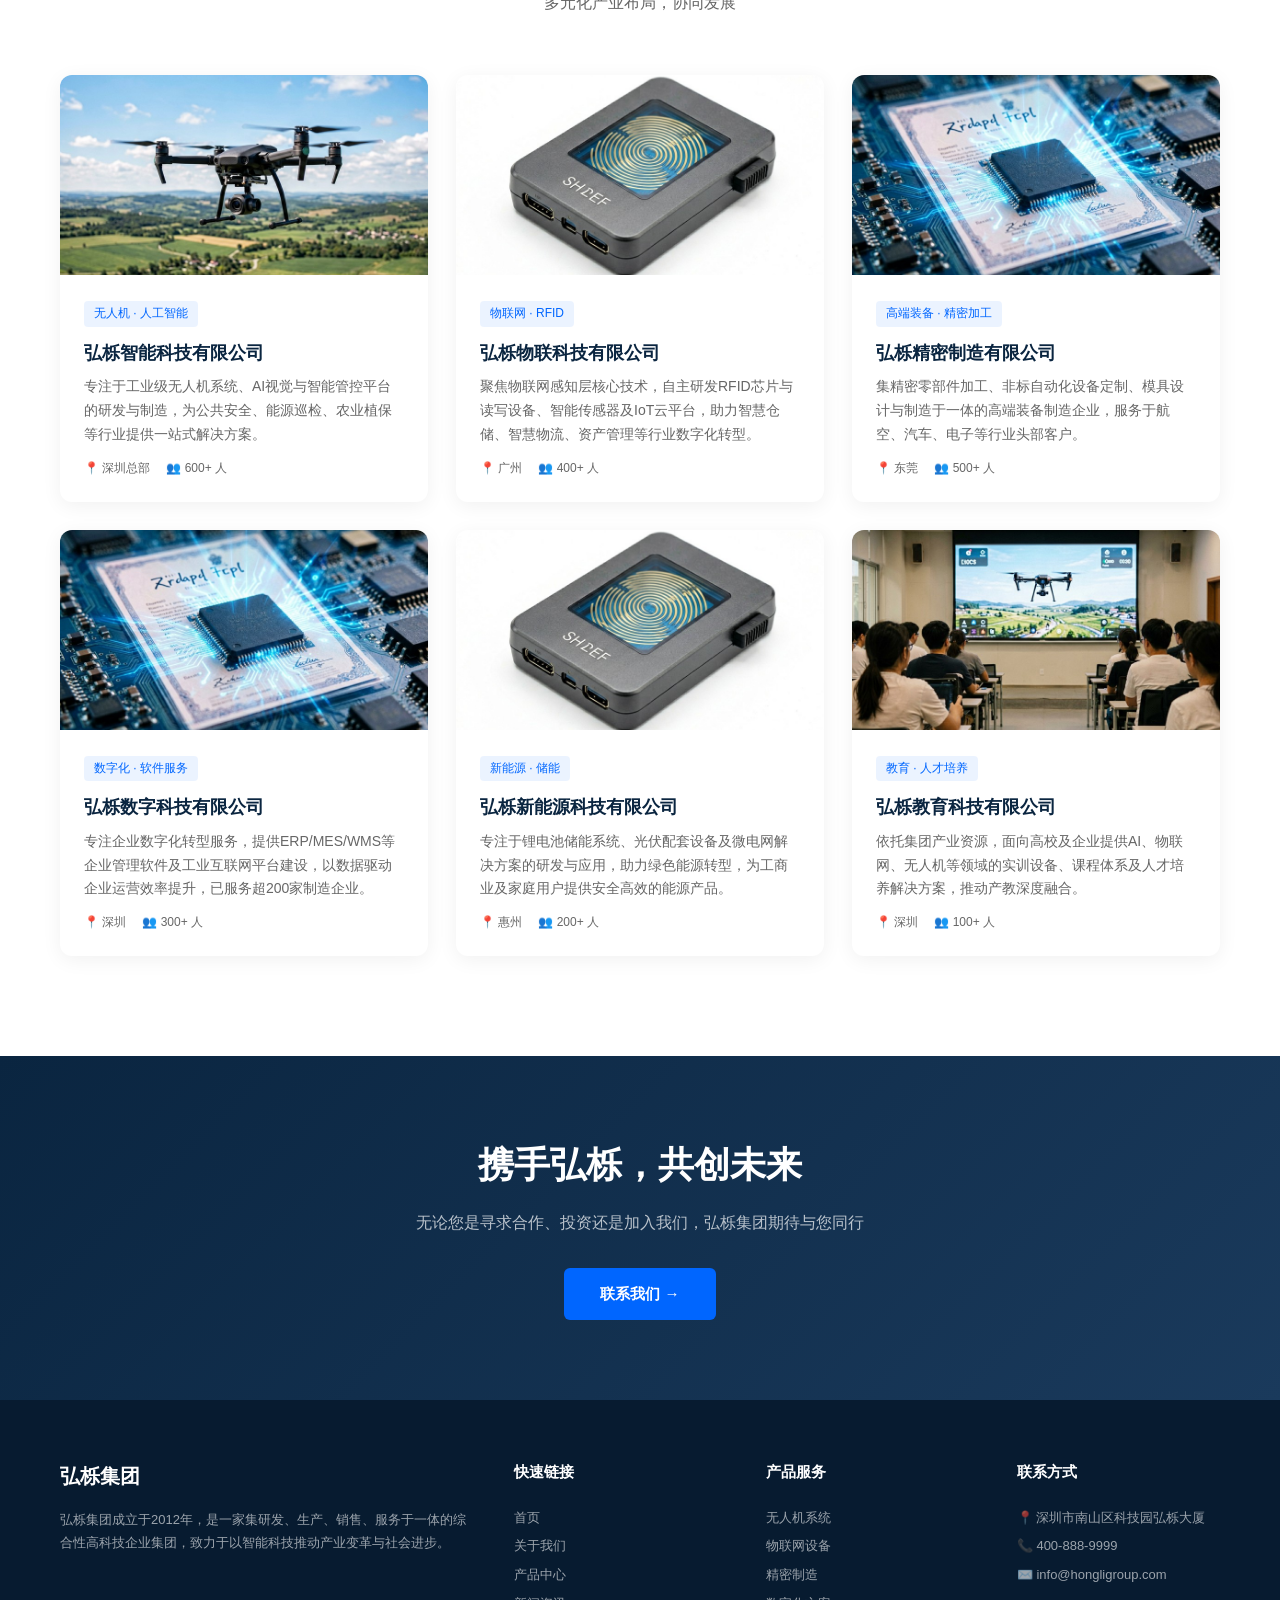
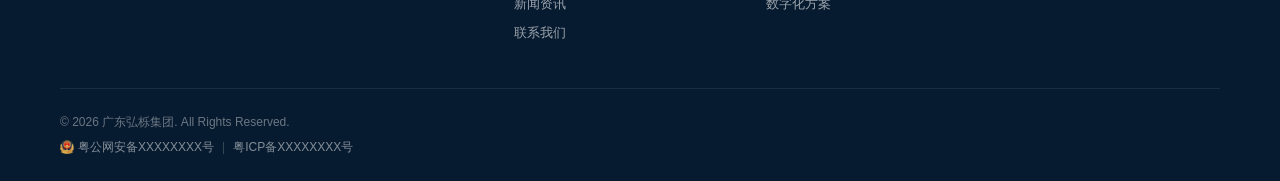
==== commit 12b85bed: "fix: 弘栎拼音 Hongyue → Hongli" ====
--- a/about.html
+++ b/about.html
@@ -16,7 +16,7 @@
       <div class="logo-icon">弘</div>
       <div>
         <div class="logo-text">弘栎集团</div>
-        <div class="logo-sub">HONGYUE GROUP</div>
+        <div class="logo-sub">HONGLI GROUP</div>
       </div>
     </a>
     <button class="mobile-btn" aria-label="菜单">☰</button>
@@ -346,7 +346,7 @@
         <div class="footer-contact">
           <p>📍 深圳市南山区科技园弘栎大厦</p>
           <p>📞 400-888-9999</p>
-          <p>✉️ info@hongyuegroup.com</p>
+          <p>✉️ info@hongligroup.com</p>
         </div>
       </div>
     </div>
